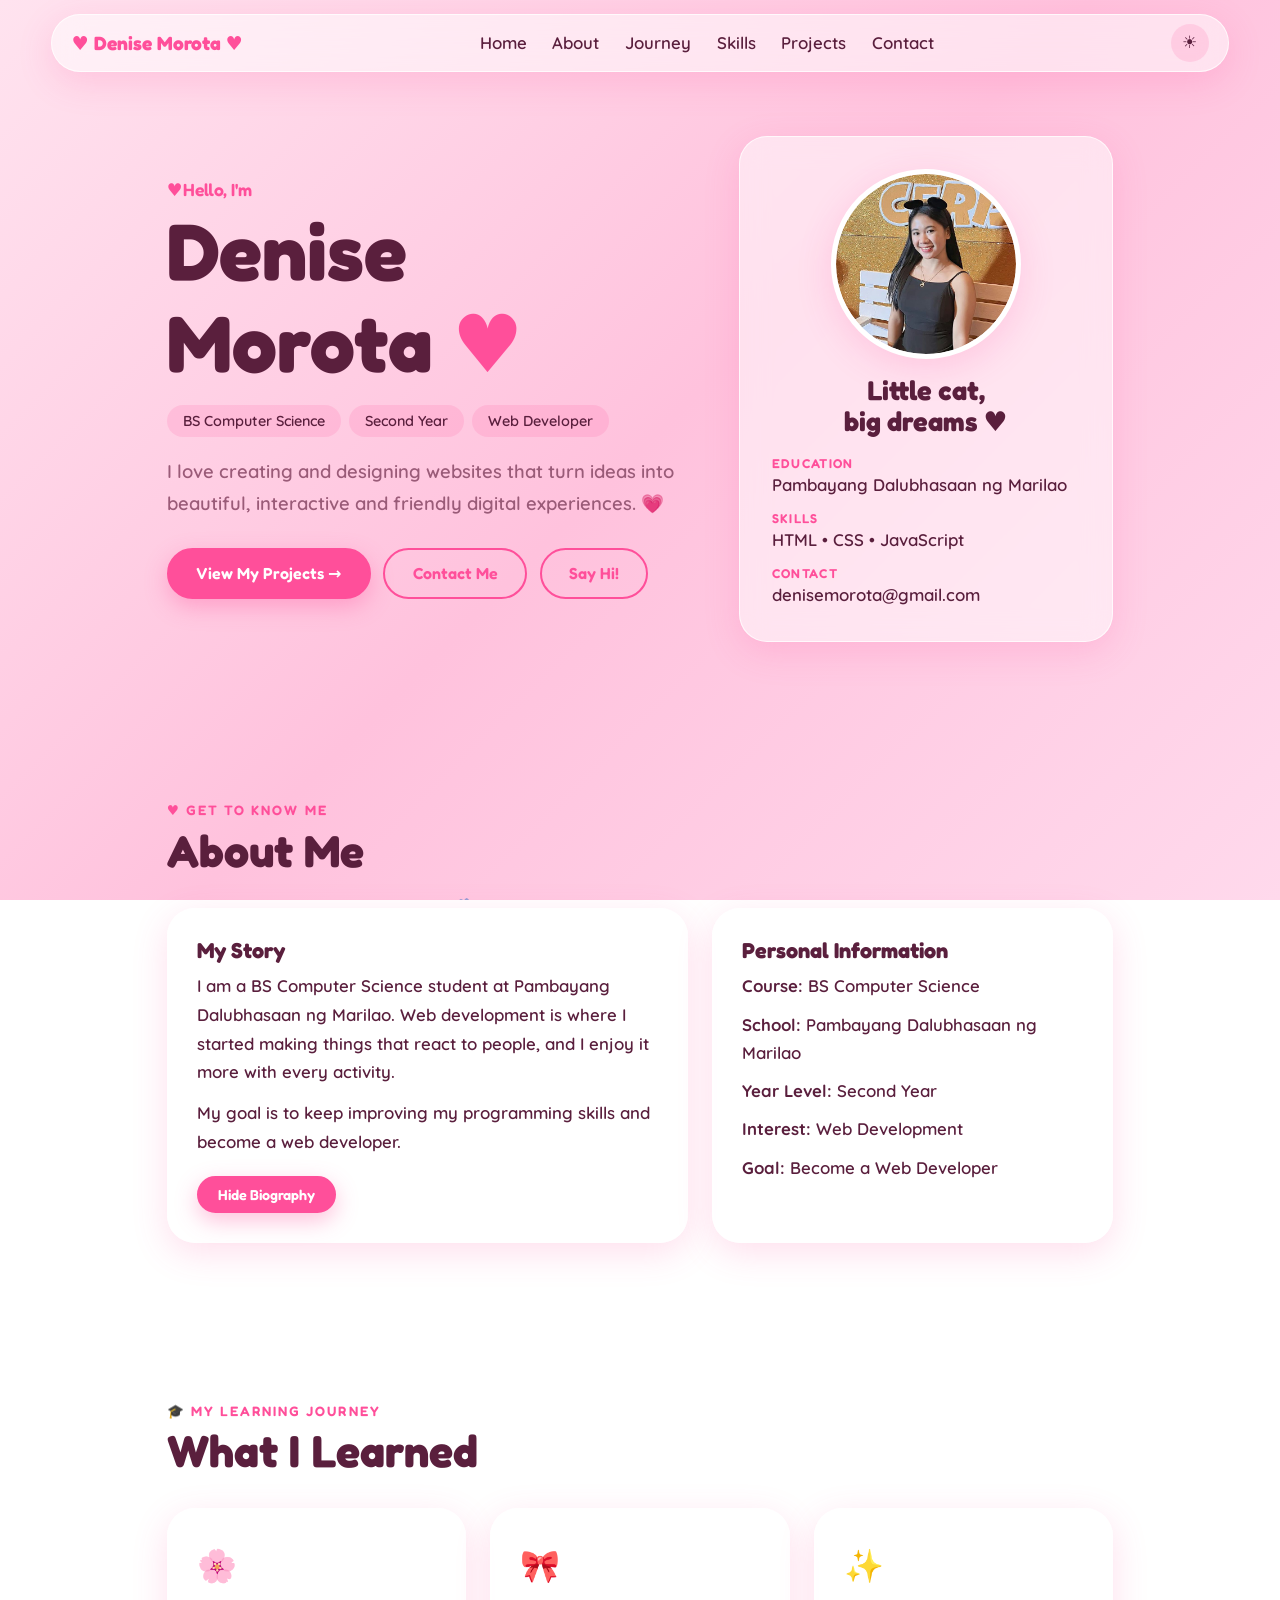
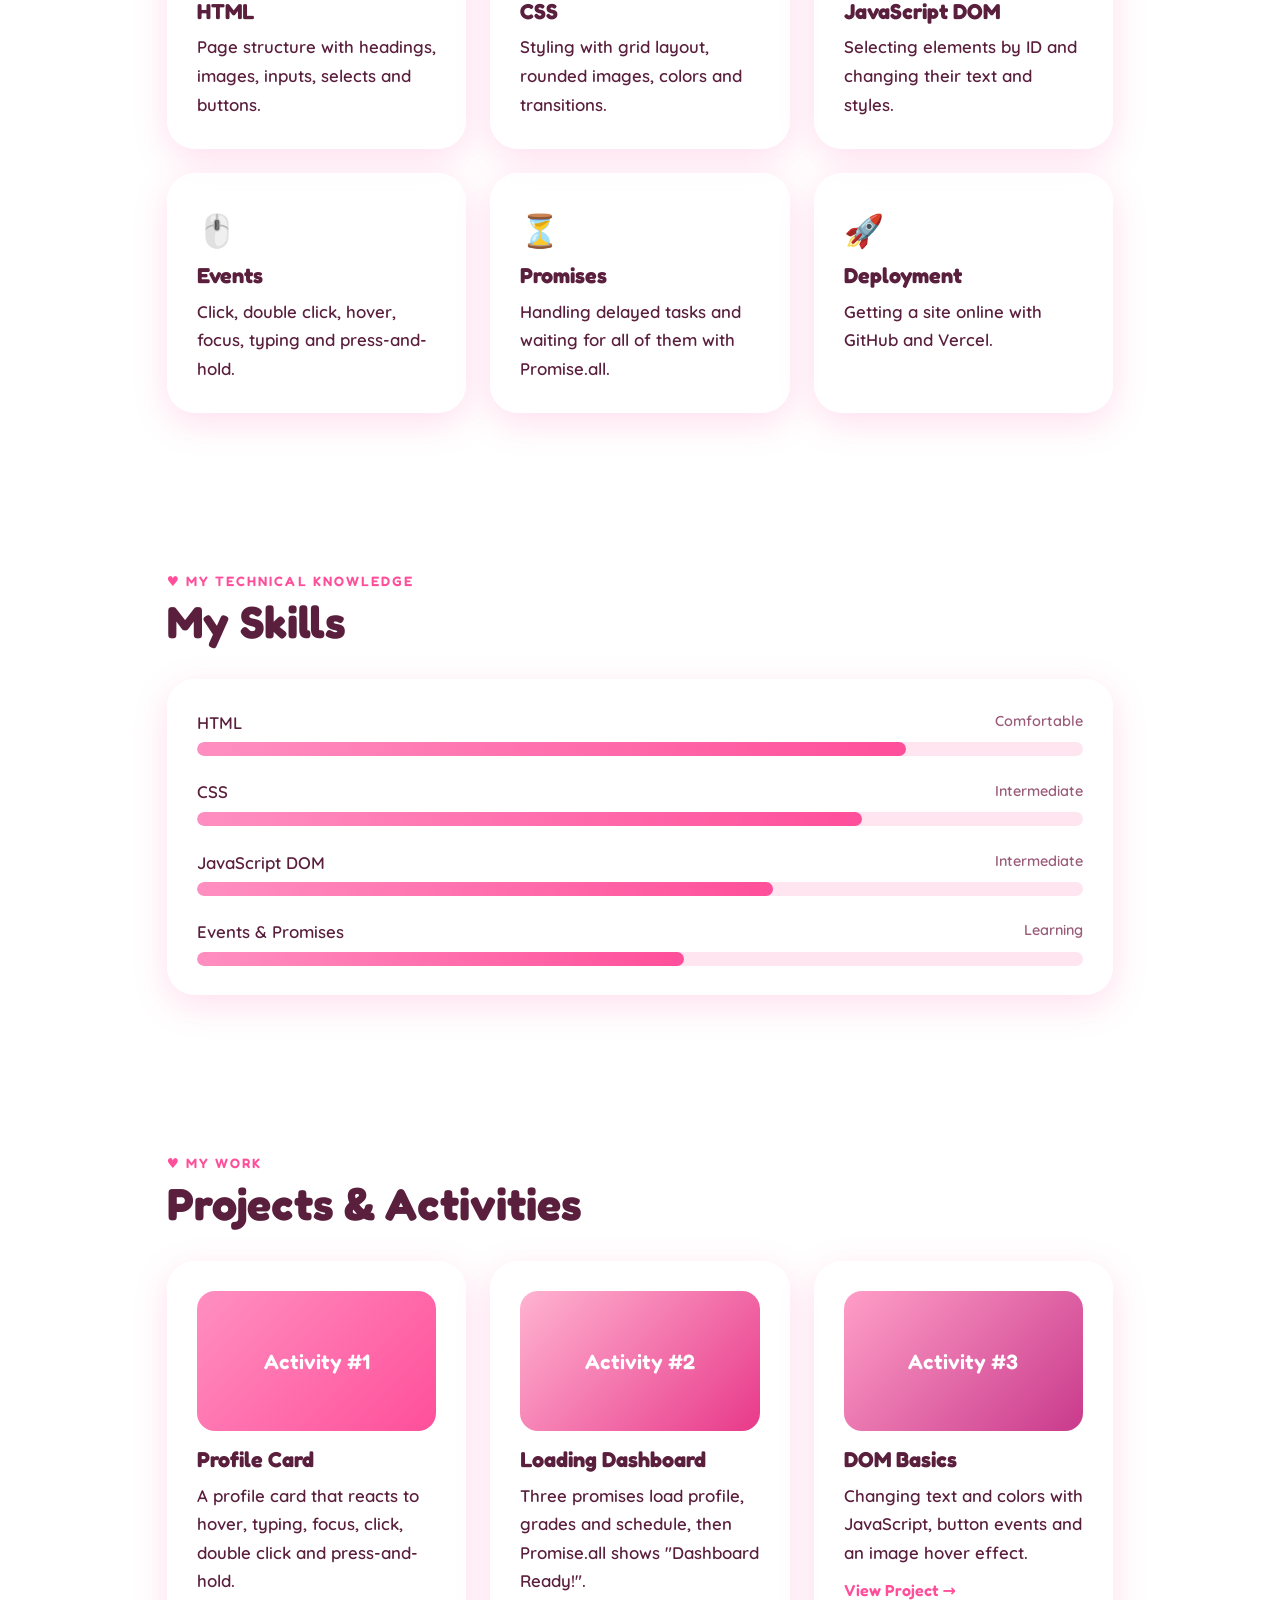
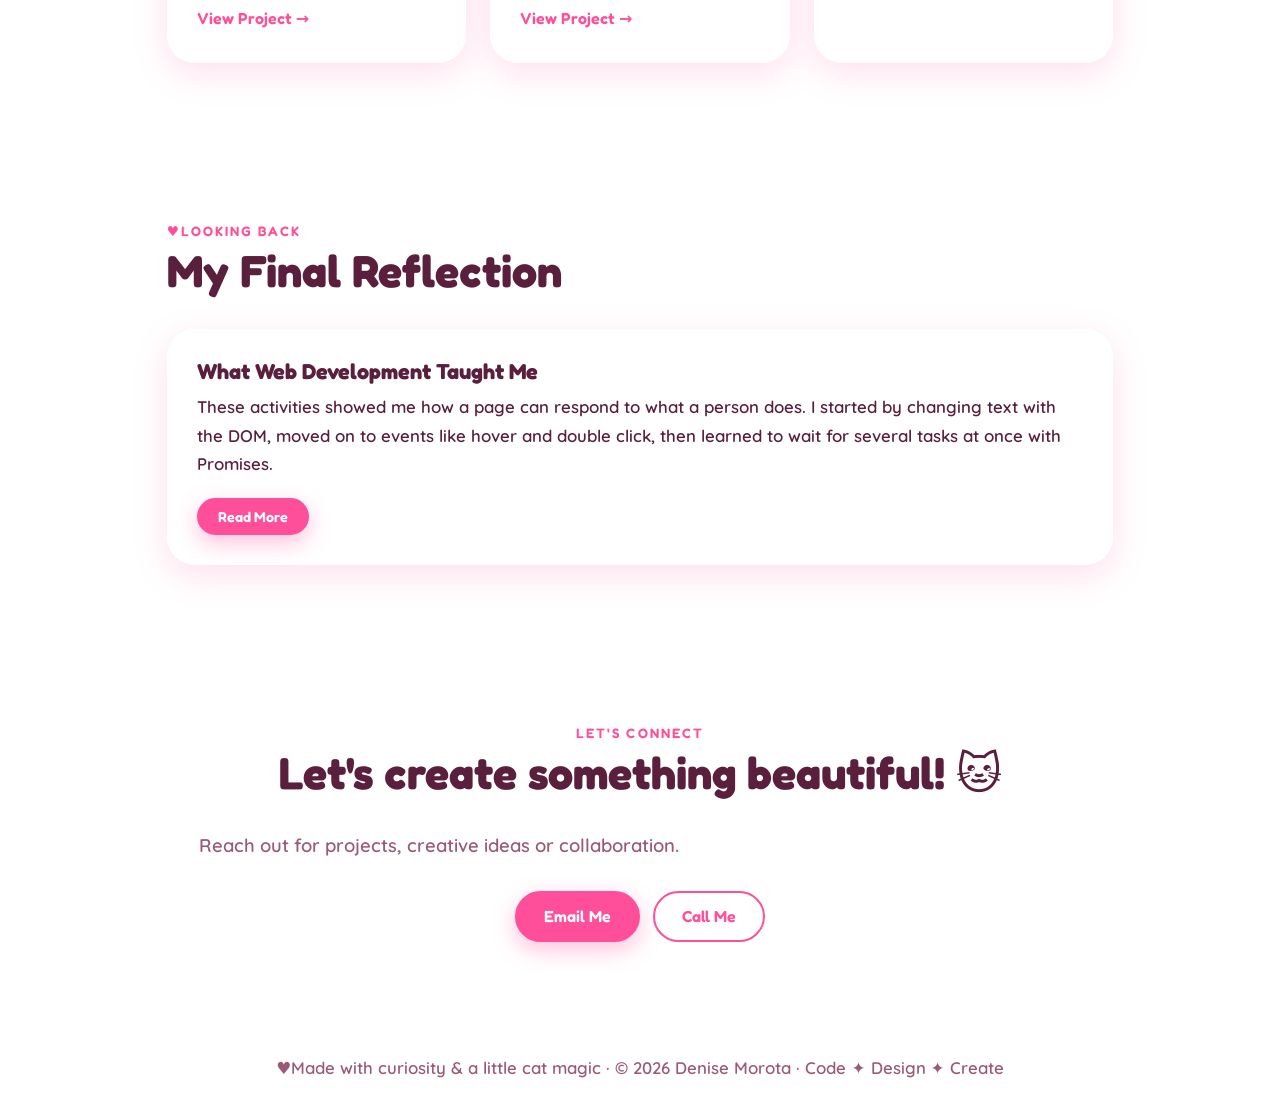
==== index.html @ eee91fd4 "Portfolio" ====
<!DOCTYPE html>
<html lang="en">
<head>
  <meta charset="UTF-8">
  <meta name="viewport" content="width=device-width, initial-scale=1">
  <title>Denise Morota | Personal Portfolio</title>
  <meta name="description" content="Denise Morota - BS Computer Science student at Pambayang Dalubhasaan ng Marilao. Web development portfolio with HTML, CSS and JavaScript projects.">
  <meta name="author" content="Denise Morota">
  <meta name="theme-color" content="#FF4F9A">
  <meta property="og:type" content="website">
  <meta property="og:title" content="Denise Morota | Personal Portfolio">
  <meta property="og:description" content="BS Computer Science student and aspiring web developer. See my HTML, CSS and JavaScript projects.">
  <meta property="og:image" content="profile.jpg">
  <link rel="icon" href="data:image/svg+xml,%3Csvg xmlns='http://www.w3.org/2000/svg' viewBox='0 0 100 100'%3E%3Ctext y='.9em' font-size='90'%3E%F0%9F%90%BE%3C/text%3E%3C/svg%3E">
  <link rel="preconnect" href="https://fonts.googleapis.com">
  <link rel="preconnect" href="https://fonts.gstatic.com" crossorigin>
  <link href="https://fonts.googleapis.com/css2?family=Fredoka:wght@500;600;700&family=Quicksand:wght@500;600&display=swap" rel="stylesheet">
  <link rel="stylesheet" href="style.css">
</head>
<body>
  <div class="floaters" id="floaters" aria-hidden="true"></div>

  <header class="nav glass">
    <a class="logo" href="#home">♥ Denise Morota ♥</a>
    <nav id="menu" aria-label="Main">
      <a href="#home">Home</a>
      <a href="#about">About</a>
      <a href="#journey">Journey</a>
      <a href="#skills">Skills</a>
      <a href="#projects">Projects</a>
      <a href="#contact">Contact</a>
    </nav>
    <div class="tools">
      <button id="theme" class="round" aria-label="Switch theme">☀</button>
      <button id="burger" class="round burger" aria-label="Open menu" aria-expanded="false">☰</button>
    </div>
  </header>

  <main>
    <section id="home" class="hero">
      <div class="hero-text">
        <p class="eyebrow">♥Hello, I'm</p>
        <h1>Denise Morota <span class="heart">♥</span></h1>
        <div class="chips"><span>BS Computer Science</span><span>Second Year</span><span>Web Developer</span></div>
        <p class="lead">I love creating and designing websites that turn ideas into beautiful, interactive and friendly digital experiences. 💗</p>
        <div class="btns">
          <a class="btn" href="#projects">View My Projects →</a>
          <a class="btn ghost" href="#contact">Contact Me</a>
          <button class="btn ghost" id="hi">Say Hi!</button>
        </div>
      </div>
      <aside class="hero-card glass">
        <div class="avatar photo"><img src="profile.jpg" alt="Denise Morota"></div>
        <h3>Little cat,<br>big dreams ♥</h3>
        <dl>
          <div><dt>Education</dt><dd>Pambayang Dalubhasaan ng Marilao</dd></div>
          <div><dt>Skills</dt><dd>HTML • CSS • JavaScript</dd></div>
          <div><dt>Contact</dt><dd>denisemorota@gmail.com</dd></div>
        </dl>
      </aside>
    </section>

    <section id="about">
      <p class="tag">♥ GET TO KNOW ME</p>
      <h2>About Me</h2>
      <div class="two">
        <article class="glass card">
          <h3>My Story</h3>
          <div id="bio">
            <p>I am a BS Computer Science student at Pambayang Dalubhasaan ng Marilao. Web development is where I started making things that react to people, and I enjoy it more with every activity.</p>
            <p>My goal is to keep improving my programming skills and become a web developer.</p>
          </div>
          <button class="btn small" id="bioBtn">Hide Biography</button>
        </article>
        <article class="glass card">
          <h3>Personal Information</h3>
          <ul class="info">
            <li><b>Course:</b> BS Computer Science</li>
            <li><b>School:</b> Pambayang Dalubhasaan ng Marilao</li>
            <li><b>Year Level:</b> Second Year</li>
            <li><b>Interest:</b> Web Development</li>
            <li><b>Goal:</b> Become a Web Developer</li>
          </ul>
        </article>
      </div>
    </section>

    <section id="journey">
      <p class="tag">🎓 MY LEARNING JOURNEY</p>
      <h2>What I Learned</h2>
      <div class="grid3">
        <article class="glass card"><span class="ico">🌸</span><h3>HTML</h3><p>Page structure with headings, images, inputs, selects and buttons.</p></article>
        <article class="glass card"><span class="ico">🎀</span><h3>CSS</h3><p>Styling with grid layout, rounded images, colors and transitions.</p></article>
        <article class="glass card"><span class="ico">✨</span><h3>JavaScript DOM</h3><p>Selecting elements by ID and changing their text and styles.</p></article>
        <article class="glass card"><span class="ico">🖱️</span><h3>Events</h3><p>Click, double click, hover, focus, typing and press-and-hold.</p></article>
        <article class="glass card"><span class="ico">⏳</span><h3>Promises</h3><p>Handling delayed tasks and waiting for all of them with Promise.all.</p></article>
        <article class="glass card"><span class="ico">🚀</span><h3>Deployment</h3><p>Getting a site online with GitHub and Vercel.</p></article>
      </div>
    </section>

    <section id="skills">
      <p class="tag">♥ MY TECHNICAL KNOWLEDGE</p>
      <h2>My Skills</h2>
      <div class="glass card skills">
        <div class="skill"><div class="row"><span>HTML</span><em>Comfortable</em></div><div class="bar"><i data-w="80"></i></div></div>
        <div class="skill"><div class="row"><span>CSS</span><em>Intermediate</em></div><div class="bar"><i data-w="75"></i></div></div>
        <div class="skill"><div class="row"><span>JavaScript DOM</span><em>Intermediate</em></div><div class="bar"><i data-w="65"></i></div></div>
        <div class="skill"><div class="row"><span>Events &amp; Promises</span><em>Learning</em></div><div class="bar"><i data-w="55"></i></div></div>
      </div>
    </section>

    <section id="projects">
      <p class="tag">♥ MY WORK</p>
      <h2>Projects &amp; Activities</h2>
      <div class="grid3">
        <article class="glass card proj"><div class="thumb t1">Activity #1</div><h3>Profile Card</h3><p>A profile card that reacts to hover, typing, focus, click, double click and press-and-hold.</p><a href="activities/activity1/sample.html">View Project →</a></article>
        <article class="glass card proj"><div class="thumb t2">Activity #2</div><h3>Loading Dashboard</h3><p>Three promises load profile, grades and schedule, then Promise.all shows "Dashboard Ready!".</p><a href="activities/activity2/sample.html">View Project →</a></article>
        <article class="glass card proj"><div class="thumb t3">Activity #3</div><h3>DOM Basics</h3><p>Changing text and colors with JavaScript, button events and an image hover effect.</p><a href="activities/activity3/sample.html">View Project →</a></article>
      </div>
    </section>

    <section id="reflection">
      <p class="tag">♥LOOKING BACK</p>
      <h2>My Final Reflection</h2>
      <article class="glass card">
        <h3>What Web Development Taught Me</h3>
        <p>These activities showed me how a page can respond to what a person does. I started by changing text with the DOM, moved on to events like hover and double click, then learned to wait for several tasks at once with Promises.</p>
        <div id="more" hidden>
          <p>Some of my code did not work the first time, so I learned to read my own scripts line by line and find the typo or the missing piece.</p>
          <p>This portfolio puts my activities in one place, and I plan to keep adding to it as I learn more. 💗</p>
        </div>
        <button class="btn small" id="moreBtn">Read More</button>
      </article>
    </section>

    <section id="contact" class="center">
      <p class="tag">LET'S CONNECT</p>
      <h2>Let's create something beautiful! 🐱</h2>
      <p class="lead">Reach out for projects, creative ideas or collaboration.</p>
      <div class="btns c"><a class="btn" href="mailto:hello@example.com">Email Me</a><a class="btn ghost" href="tel:+630000000000">Call Me</a></div>
    </section>
  </main>

  <footer>♥Made with curiosity &amp; a little cat magic · © <span id="year"></span> Denise Morota · Code ✦ Design ✦ Create</footer>

  <div class="modal" id="modal" hidden>
    <div class="glass box" role="dialog" aria-modal="true" aria-label="Hello">
      <div class="avatar sm"></div>
      <h3>Hello!</h3>
      <p>Have a wonderful day! ♥</p>
      <button class="btn small" id="close">Close</button>
    </div>
  </div>

  <script src="script.js"></script>
</body>
</html>
---- style.css ----
:root {
  --bg1: #FFE3EF; --bg2: #FFC2DD; --bg3: #FFD9EC;
  --ink: #5A1F3D; --muted: #9A5B78;
  --accent: #FF4F9A; --accent2: #FF8FC0;
  --glass: rgba(255,255,255,.5); --glass-line: rgba(255,255,255,.75);
  --shadow: 0 10px 35px rgba(255,79,154,.18);
  --head: "Fredoka", system-ui, sans-serif;
  --body: "Quicksand", system-ui, sans-serif;
}
:root[data-theme="dark"] {
  --bg1: #2A0F20; --bg2: #3D1530; --bg3: #2F1126;
  --ink: #FFE4EF; --muted: #D79BB8;
  --accent: #FF7AB6; --accent2: #C94483;
  --glass: rgba(255,255,255,.07); --glass-line: rgba(255,143,192,.25);
  --shadow: 0 10px 35px rgba(0,0,0,.35);
}
* { box-sizing: border-box; margin: 0; }
html { scroll-behavior: smooth; scroll-padding-top: 90px; }
body {
  font: 600 1.05rem/1.7 var(--body); color: var(--ink);
  background: linear-gradient(135deg, var(--bg1), var(--bg2) 50%, var(--bg3)) fixed;
  min-height: 100vh; overflow-x: hidden; transition: color .3s;
}
a { color: inherit; text-decoration: none; }
:focus-visible { outline: 3px solid var(--accent); outline-offset: 3px; }
h1, h2, h3 { font-family: var(--head); line-height: 1.15; }
main, footer { position: relative; z-index: 1; }
section { max-width: 1100px; margin: 0 auto; padding: 5rem 6vw; }
h2 { font-size: clamp(2rem, 4vw, 2.8rem); margin-bottom: 2rem; }
.tag { color: var(--accent); font: 600 .85rem var(--head); letter-spacing: .15em; margin-bottom: .4rem; }
.center { text-align: center; }

/* Glass */
.glass {
  background: var(--glass); border: 1px solid var(--glass-line);
  backdrop-filter: blur(14px); -webkit-backdrop-filter: blur(14px);
  box-shadow: var(--shadow); border-radius: 28px;
}
.card { padding: 1.8rem; }
.card h3 { font-size: 1.35rem; margin-bottom: .6rem; }
.card p + p { margin-top: .8rem; }

/* Floating paws & hearts */
.floaters { position: fixed; inset: 0; z-index: 0; pointer-events: none; overflow: hidden; }
.floaters span { position: absolute; bottom: -40px; opacity: .45; animation: float linear infinite; }
@keyframes float { to { transform: translateY(-115vh) rotate(25deg); } }

/* Nav */
.nav {
  position: sticky; top: 14px; z-index: 20; margin: 14px 4vw 0;
  display: flex; align-items: center; justify-content: space-between;
  padding: .55rem 1.2rem; border-radius: 999px;
}
.logo { font: 700 1.2rem var(--head); color: var(--accent); }
.nav nav { display: flex; gap: 1.6rem; }
.nav nav a:hover { color: var(--accent); }
.tools { display: flex; gap: .4rem; }
.round {
  width: 38px; height: 38px; border-radius: 50%; border: 0; cursor: pointer;
  background: rgba(255,79,154,.15); color: var(--ink); font-size: 1.05rem;
  transition: transform .2s;
}
.round:hover { transform: rotate(20deg) scale(1.1); }
.burger { display: none; }

/* Buttons */
.btn {
  display: inline-block; padding: .85rem 1.7rem; border: 2px solid var(--accent);
  border-radius: 999px; background: var(--accent); color: #fff; cursor: pointer;
  font: 600 1rem var(--head); box-shadow: 0 8px 22px rgba(255,79,154,.35);
  transition: transform .2s;
}
.btn:hover { transform: translateY(-3px); }
.btn.ghost { background: transparent; color: var(--accent); box-shadow: none; }
.btn.small { padding: .5rem 1.2rem; font-size: .9rem; margin-top: 1.2rem; }
.btns { display: flex; flex-wrap: wrap; gap: .8rem; margin-top: 1.8rem; }
.btns.c { justify-content: center; }

/* Hero */
.hero { display: grid; grid-template-columns: 1.4fr 1fr; gap: 3rem; align-items: center; padding-top: 4rem; }
.eyebrow { color: var(--accent); font: 600 1.1rem var(--head); }
.hero h1 { font-size: clamp(2.8rem, 7vw, 5rem); margin: .3rem 0 1rem; }
.heart { color: var(--accent); display: inline-block; animation: beat 1.4s ease-in-out infinite; }
@keyframes beat { 50% { transform: scale(1.25); } }
.chips { display: flex; flex-wrap: wrap; gap: .5rem; margin-bottom: 1.2rem; }
.chips span { padding: .25rem 1rem; border-radius: 999px; background: rgba(255,79,154,.15); font-size: .9rem; }
.lead { color: var(--muted); font-size: 1.15rem; max-width: 34rem; }
.hero-card { padding: 2rem; text-align: center; }
.avatar {
  width: 150px; height: 150px; margin: 0 auto 1rem; border-radius: 50%;
  display: grid; place-items: center; font-size: 5rem;
  background: linear-gradient(135deg, #fff, var(--accent2)); border: 5px solid #fff;
  box-shadow: var(--shadow); animation: bob 3s ease-in-out infinite;
}
.avatar.sm { width: 90px; height: 90px; font-size: 2.8rem; }
.avatar.photo { width: 190px; height: 190px; padding: 0; overflow: hidden; background: #fff; }
.avatar.photo img { width: 100%; height: 100%; object-fit: cover; border-radius: 50%; display: block; }
@keyframes bob { 50% { transform: translateY(-8px); } }
.hero-card h3 { font-size: 1.7rem; margin-bottom: 1.2rem; }
dl { text-align: left; display: grid; gap: .7rem; }
dt { color: var(--accent); font: 600 .8rem var(--head); text-transform: uppercase; letter-spacing: .1em; }
dd { margin: 0; }

/* Layout bits */
.two { display: grid; grid-template-columns: 1.3fr 1fr; gap: 1.5rem; }
.grid3 { display: grid; grid-template-columns: repeat(auto-fit, minmax(250px, 1fr)); gap: 1.5rem; }
.info { list-style: none; padding: 0; display: grid; gap: .6rem; }
.ico { font-size: 2rem; display: block; margin-bottom: .4rem; }
.grid3 .card { transition: transform .25s; }
.grid3 .card:hover { transform: translateY(-6px); }

/* Skills */
.skills { display: grid; gap: 1.4rem; }
.row { display: flex; justify-content: space-between; margin-bottom: .3rem; }
.row em { color: var(--muted); font-style: normal; font-size: .9rem; }
.bar { height: 14px; border-radius: 999px; background: rgba(255,79,154,.15); overflow: hidden; }
.bar i { display: block; height: 100%; width: 0; border-radius: 999px; background: linear-gradient(90deg, var(--accent2), var(--accent)); transition: width 1.2s cubic-bezier(.2,.8,.2,1); }

/* Projects */
.thumb { height: 140px; border-radius: 18px; margin-bottom: 1rem; display: grid; place-items: center; color: #fff; font: 600 1.3rem var(--head); }
.t1 { background: linear-gradient(135deg, #FF8FC0, #FF4F9A); }
.t2 { background: linear-gradient(135deg, #FFB3D1, #E8398A); }
.t3 { background: linear-gradient(135deg, #FF9EC7, #C93A8C); }
.proj a { display: inline-block; margin-top: .8rem; color: var(--accent); font: 600 1rem var(--head); }

footer { text-align: center; padding: 2rem 6vw; color: var(--muted); }

/* Modal */
.modal { position: fixed; inset: 0; z-index: 50; display: grid; place-items: center; background: rgba(90,31,61,.35); backdrop-filter: blur(4px); }
.modal[hidden] { display: none; }
.box { padding: 2rem 2.5rem; text-align: center; animation: pop .3s cubic-bezier(.2,1.4,.4,1); background: var(--bg1); }
@keyframes pop { from { transform: scale(.6); opacity: 0; } }
[hidden] { display: none !important; }

/* Reveal on scroll */
.reveal { opacity: 0; transform: translateY(24px); transition: opacity .7s, transform .7s; }
.reveal.in { opacity: 1; transform: none; }

@media (max-width: 800px) {
  .burger { display: inline-block; }
  .nav nav {
    position: absolute; top: calc(100% + 8px); left: 0; right: 0; display: none;
    flex-direction: column; gap: 0; border-radius: 24px; overflow: hidden;
    background: var(--bg1); border: 1px solid var(--glass-line);
  }
  .nav nav.open { display: flex; }
  .nav nav a { padding: 1rem 1.4rem; }
  .hero, .two { grid-template-columns: 1fr; }
  section { padding: 3.5rem 6vw; }
}
@media (prefers-reduced-motion: reduce) {
  html { scroll-behavior: auto; }
  * { animation: none !important; transition: none !important; }
  .reveal { opacity: 1; transform: none; }
}
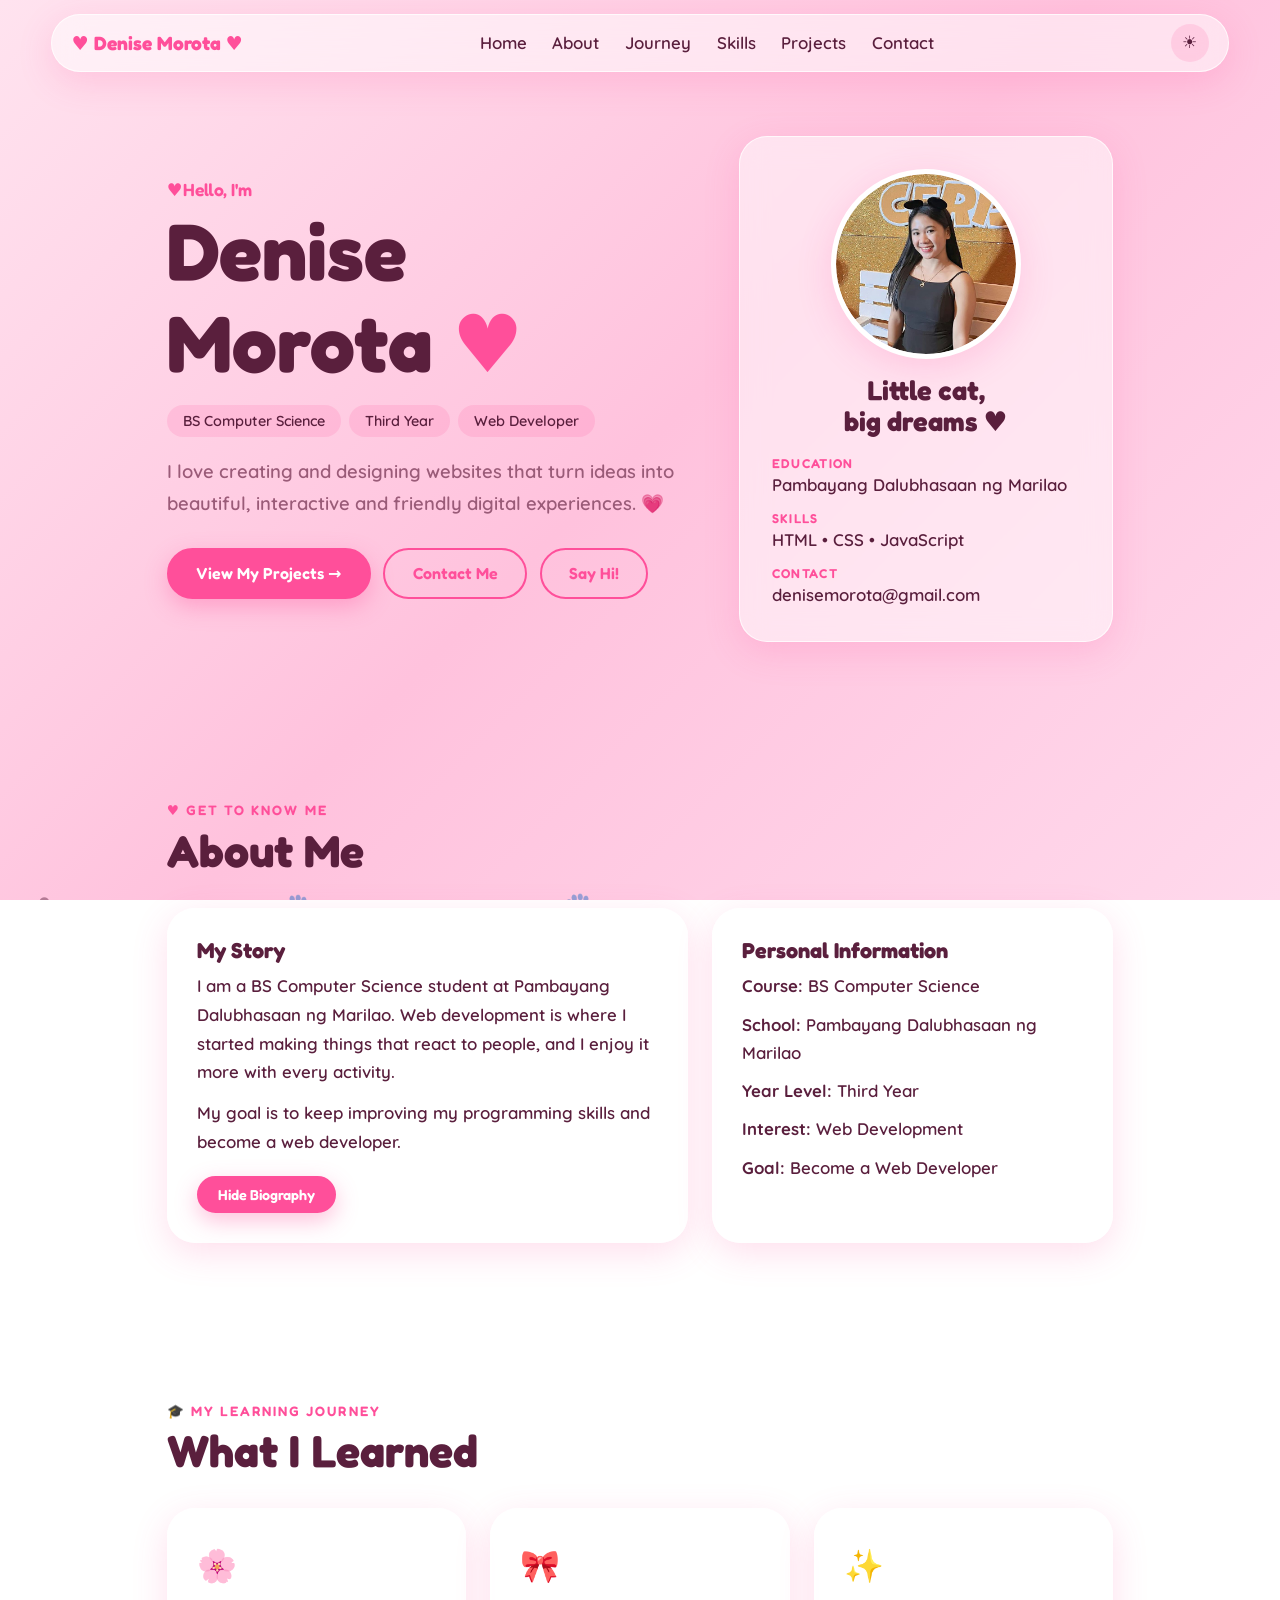
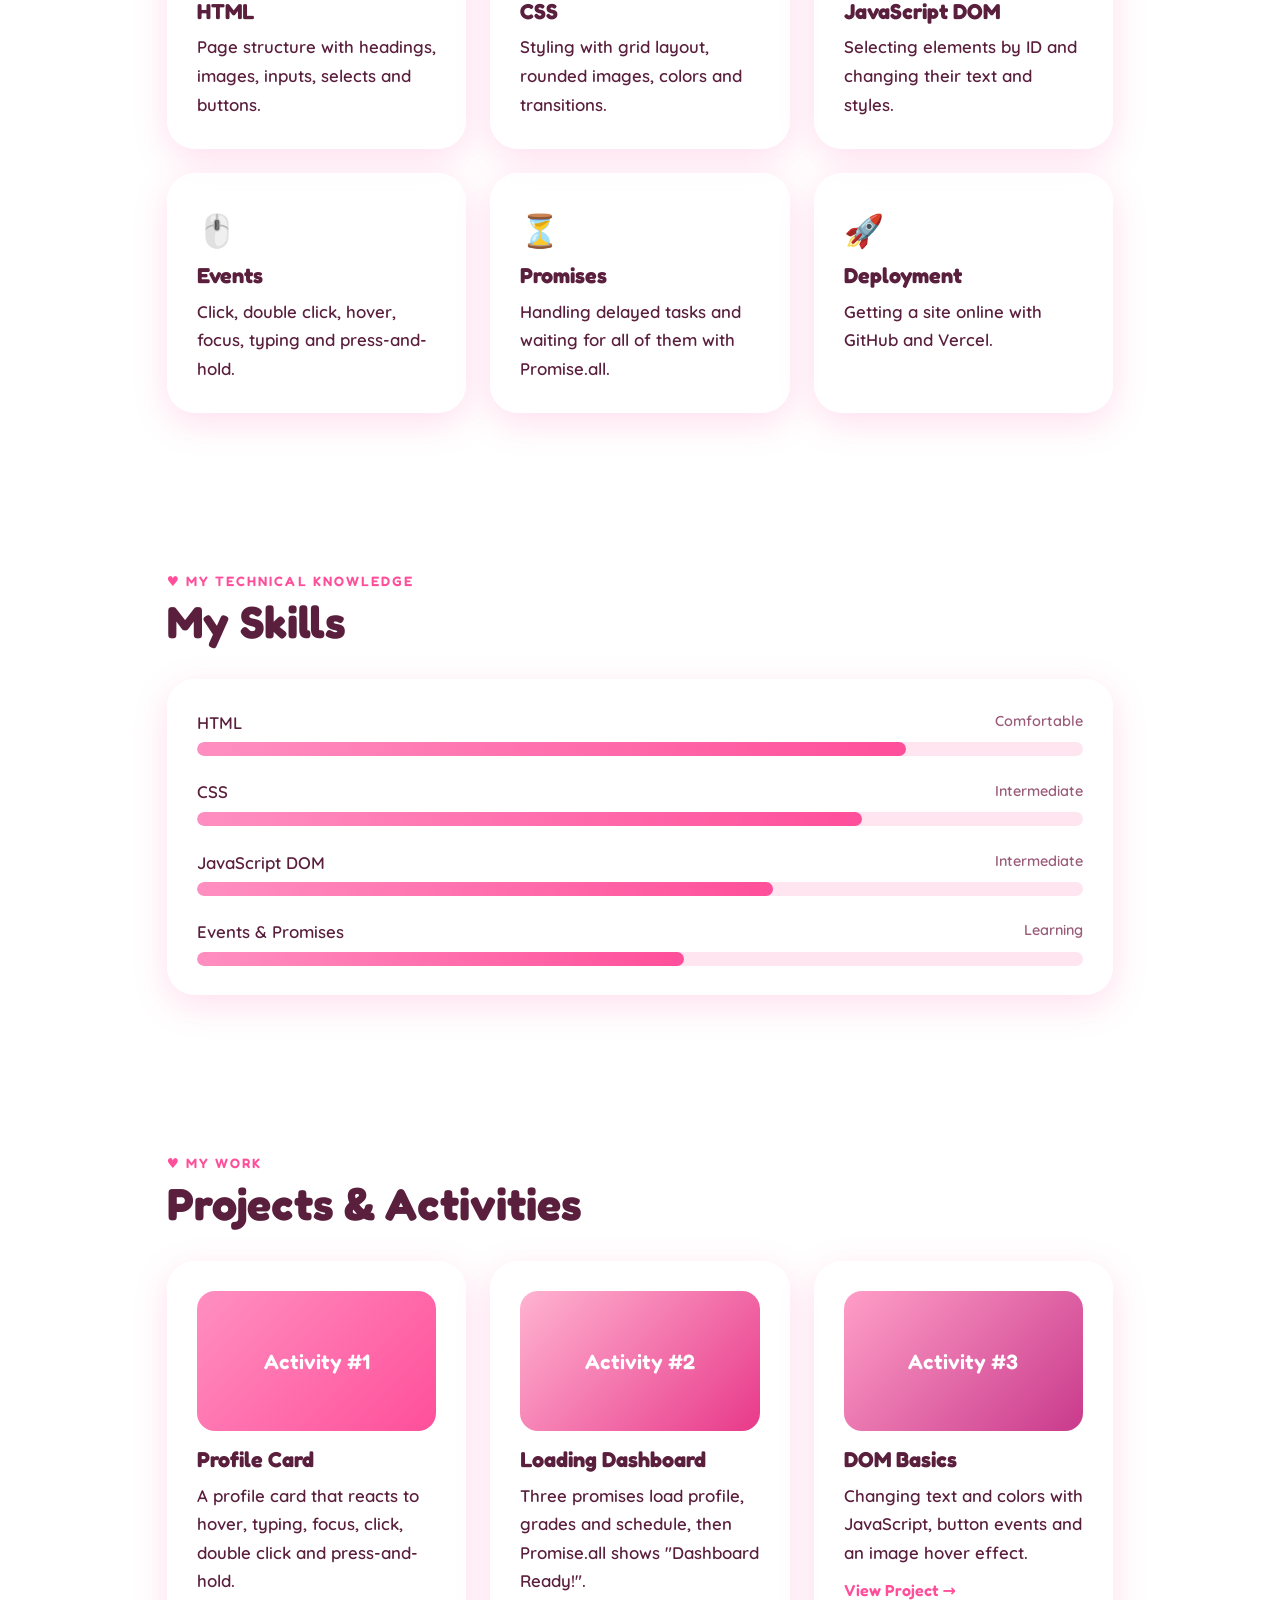
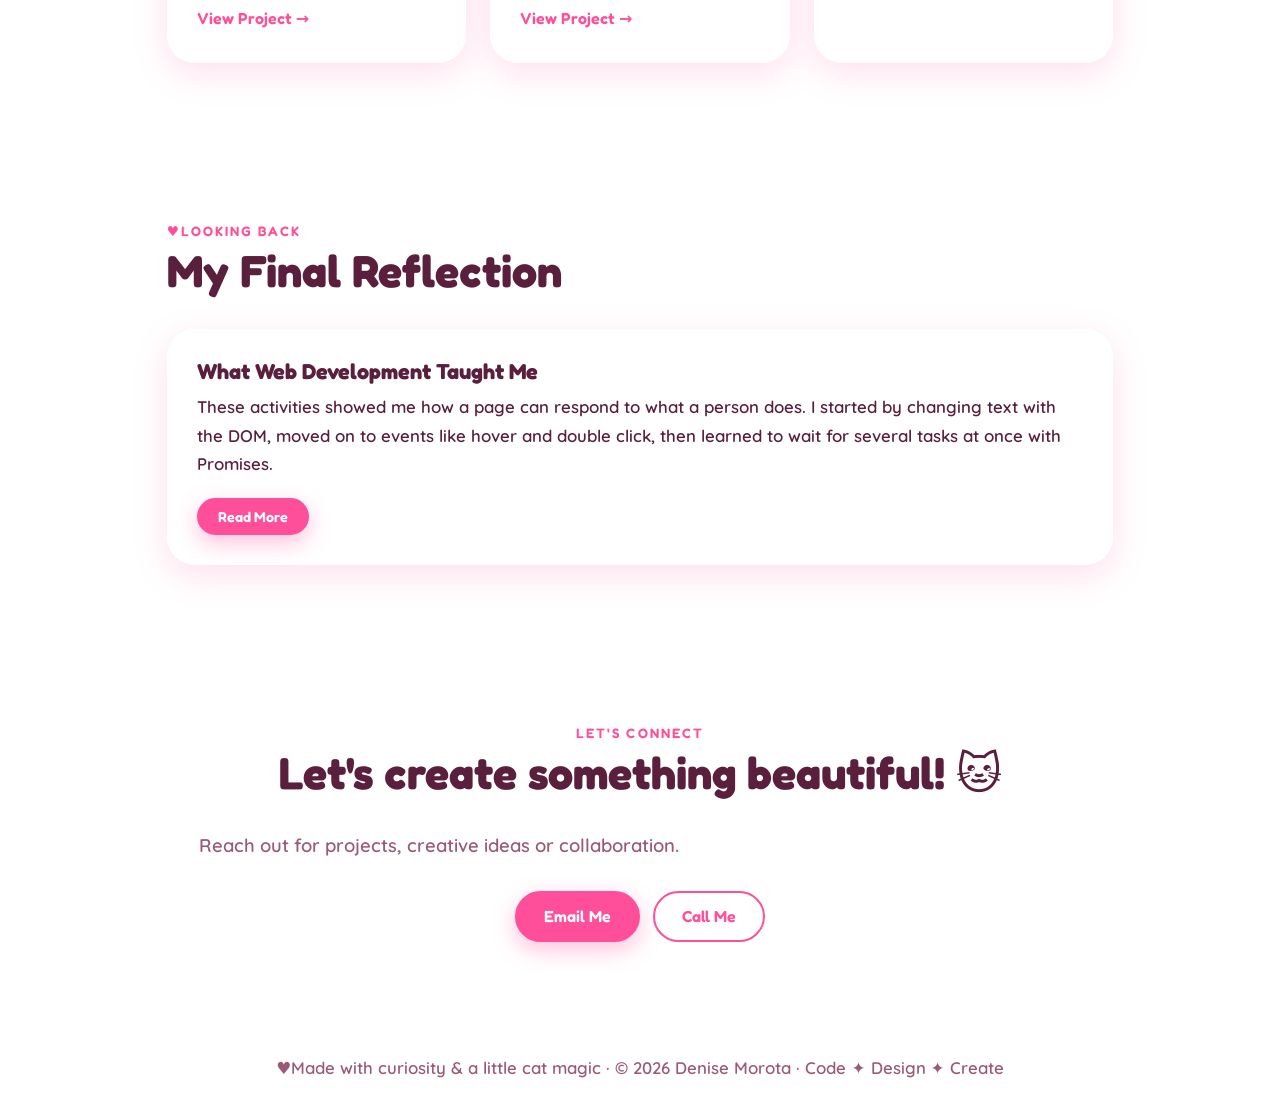
==== commit 7fdbcd0d: "wowowi" ====
--- a/index.html
+++ b/index.html
@@ -41,7 +41,7 @@
       <div class="hero-text">
         <p class="eyebrow">♥Hello, I'm</p>
         <h1>Denise Morota <span class="heart">♥</span></h1>
-        <div class="chips"><span>BS Computer Science</span><span>Second Year</span><span>Web Developer</span></div>
+        <div class="chips"><span>BS Computer Science</span><span>Third Year</span><span>Web Developer</span></div>
         <p class="lead">I love creating and designing websites that turn ideas into beautiful, interactive and friendly digital experiences. 💗</p>
         <div class="btns">
           <a class="btn" href="#projects">View My Projects →</a>
@@ -77,7 +77,7 @@
           <ul class="info">
             <li><b>Course:</b> BS Computer Science</li>
             <li><b>School:</b> Pambayang Dalubhasaan ng Marilao</li>
-            <li><b>Year Level:</b> Second Year</li>
+            <li><b>Year Level:</b> Third Year</li>
             <li><b>Interest:</b> Web Development</li>
             <li><b>Goal:</b> Become a Web Developer</li>
           </ul>
